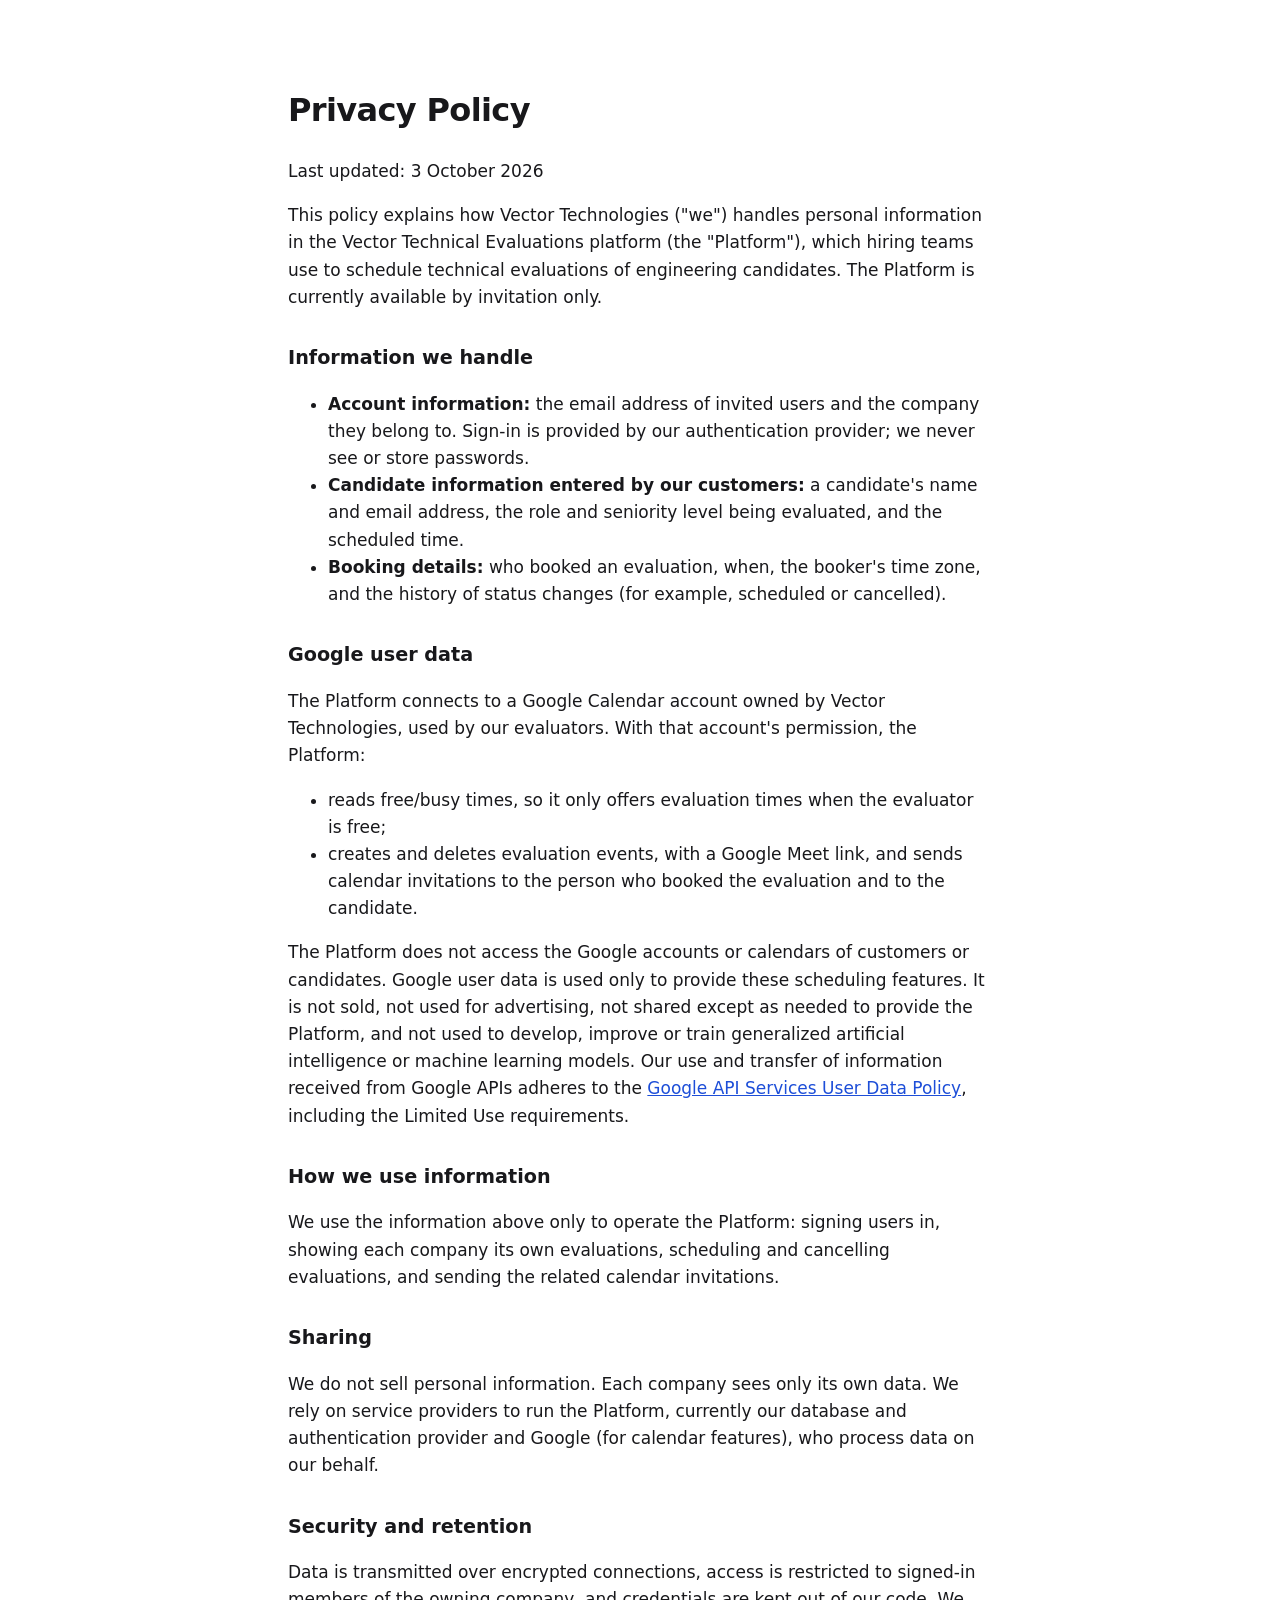
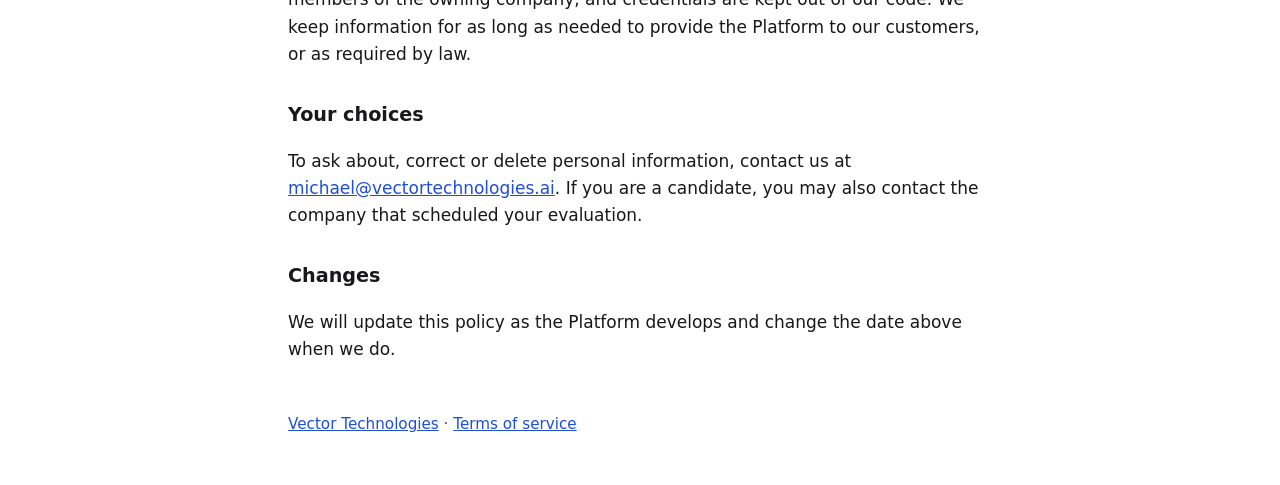
==== privacy/index.html @ 82f60bd5 "feat: add home, privacy policy and terms pages for vectortechnologies.ai Required by Google's OAuth " ====
<!doctype html>
<html lang="en">
  <head>
    <meta charset="utf-8" />
    <meta name="viewport" content="width=device-width, initial-scale=1" />
    <title>Privacy Policy · Vector Technologies</title>
    <link rel="stylesheet" href="/style.css" />
  </head>
  <body>
    <main>
      <h1>Privacy Policy</h1>
      <p>Last updated: 3 October 2026</p>

      <p>
        This policy explains how Vector Technologies ("we") handles personal information in the
        Vector Technical Evaluations platform (the "Platform"), which hiring teams use to
        schedule technical evaluations of engineering candidates. The Platform is currently
        available by invitation only.
      </p>

      <h2>Information we handle</h2>
      <ul>
        <li>
          <strong>Account information:</strong> the email address of invited users and the
          company they belong to. Sign-in is provided by our authentication provider; we never
          see or store passwords.
        </li>
        <li>
          <strong>Candidate information entered by our customers:</strong> a candidate's name and
          email address, the role and seniority level being evaluated, and the scheduled time.
        </li>
        <li>
          <strong>Booking details:</strong> who booked an evaluation, when, the booker's time zone,
          and the history of status changes (for example, scheduled or cancelled).
        </li>
      </ul>

      <h2>Google user data</h2>
      <p>
        The Platform connects to a Google Calendar account owned by Vector Technologies, used by
        our evaluators. With that account's permission, the Platform:
      </p>
      <ul>
        <li>reads free/busy times, so it only offers evaluation times when the evaluator is free;</li>
        <li>
          creates and deletes evaluation events, with a Google Meet link, and sends calendar
          invitations to the person who booked the evaluation and to the candidate.
        </li>
      </ul>
      <p>
        The Platform does not access the Google accounts or calendars of customers or
        candidates. Google user data is used only to provide these scheduling features. It is
        not sold, not used for advertising, not shared except as needed to provide the
        Platform, and not used to develop, improve or train generalized artificial intelligence
        or machine learning models. Our use and transfer of information received from Google
        APIs adheres to the
        <a href="https://developers.google.com/terms/api-services-user-data-policy"
          >Google API Services User Data Policy</a
        >, including the Limited Use requirements.
      </p>

      <h2>How we use information</h2>
      <p>
        We use the information above only to operate the Platform: signing users in, showing each
        company its own evaluations, scheduling and cancelling evaluations, and sending the
        related calendar invitations.
      </p>

      <h2>Sharing</h2>
      <p>
        We do not sell personal information. Each company sees only its own data. We rely on
        service providers to run the Platform, currently our database and authentication
        provider and Google (for calendar features), who process data on our behalf.
      </p>

      <h2>Security and retention</h2>
      <p>
        Data is transmitted over encrypted connections, access is restricted to signed-in members
        of the owning company, and credentials are kept out of our code. We keep information for
        as long as needed to provide the Platform to our customers, or as required by law.
      </p>

      <h2>Your choices</h2>
      <p>
        To ask about, correct or delete personal information, contact us at
        <a href="mailto:michael@vectortechnologies.ai">michael@vectortechnologies.ai</a>. If you are a candidate, you may also
        contact the company that scheduled your evaluation.
      </p>

      <h2>Changes</h2>
      <p>
        We will update this policy as the Platform develops and change the date above when we do.
      </p>
    </main>
    <footer><a href="/">Vector Technologies</a> · <a href="/terms/">Terms of service</a></footer>
  </body>
</html>
---- style.css ----
:root {
  color-scheme: light dark;
  --text: #18181b;
  --muted: #52525b;
  --background: #ffffff;
  --link: #1d4ed8;
}
@media (prefers-color-scheme: dark) {
  :root {
    --text: #f4f4f5;
    --muted: #a1a1aa;
    --background: #0a0a0a;
    --link: #93c5fd;
  }
}
body {
  margin: 0;
  background: var(--background);
  color: var(--text);
  font: 17px/1.6 system-ui, -apple-system, "Segoe UI", Roboto, sans-serif;
}
main,
footer {
  max-width: 44rem;
  margin: 0 auto;
  padding: 0 16px;
}
main {
  padding-top: 4rem;
  padding-bottom: 2rem;
}
h1 {
  font-size: 2rem;
  letter-spacing: -0.02em;
}
h2 {
  margin-top: 2rem;
  font-size: 1.2rem;
}
.lead {
  font-size: 1.2rem;
  color: var(--muted);
}
a {
  color: var(--link);
}
footer {
  padding-bottom: 3rem;
  color: var(--muted);
  font-size: 0.95rem;
}
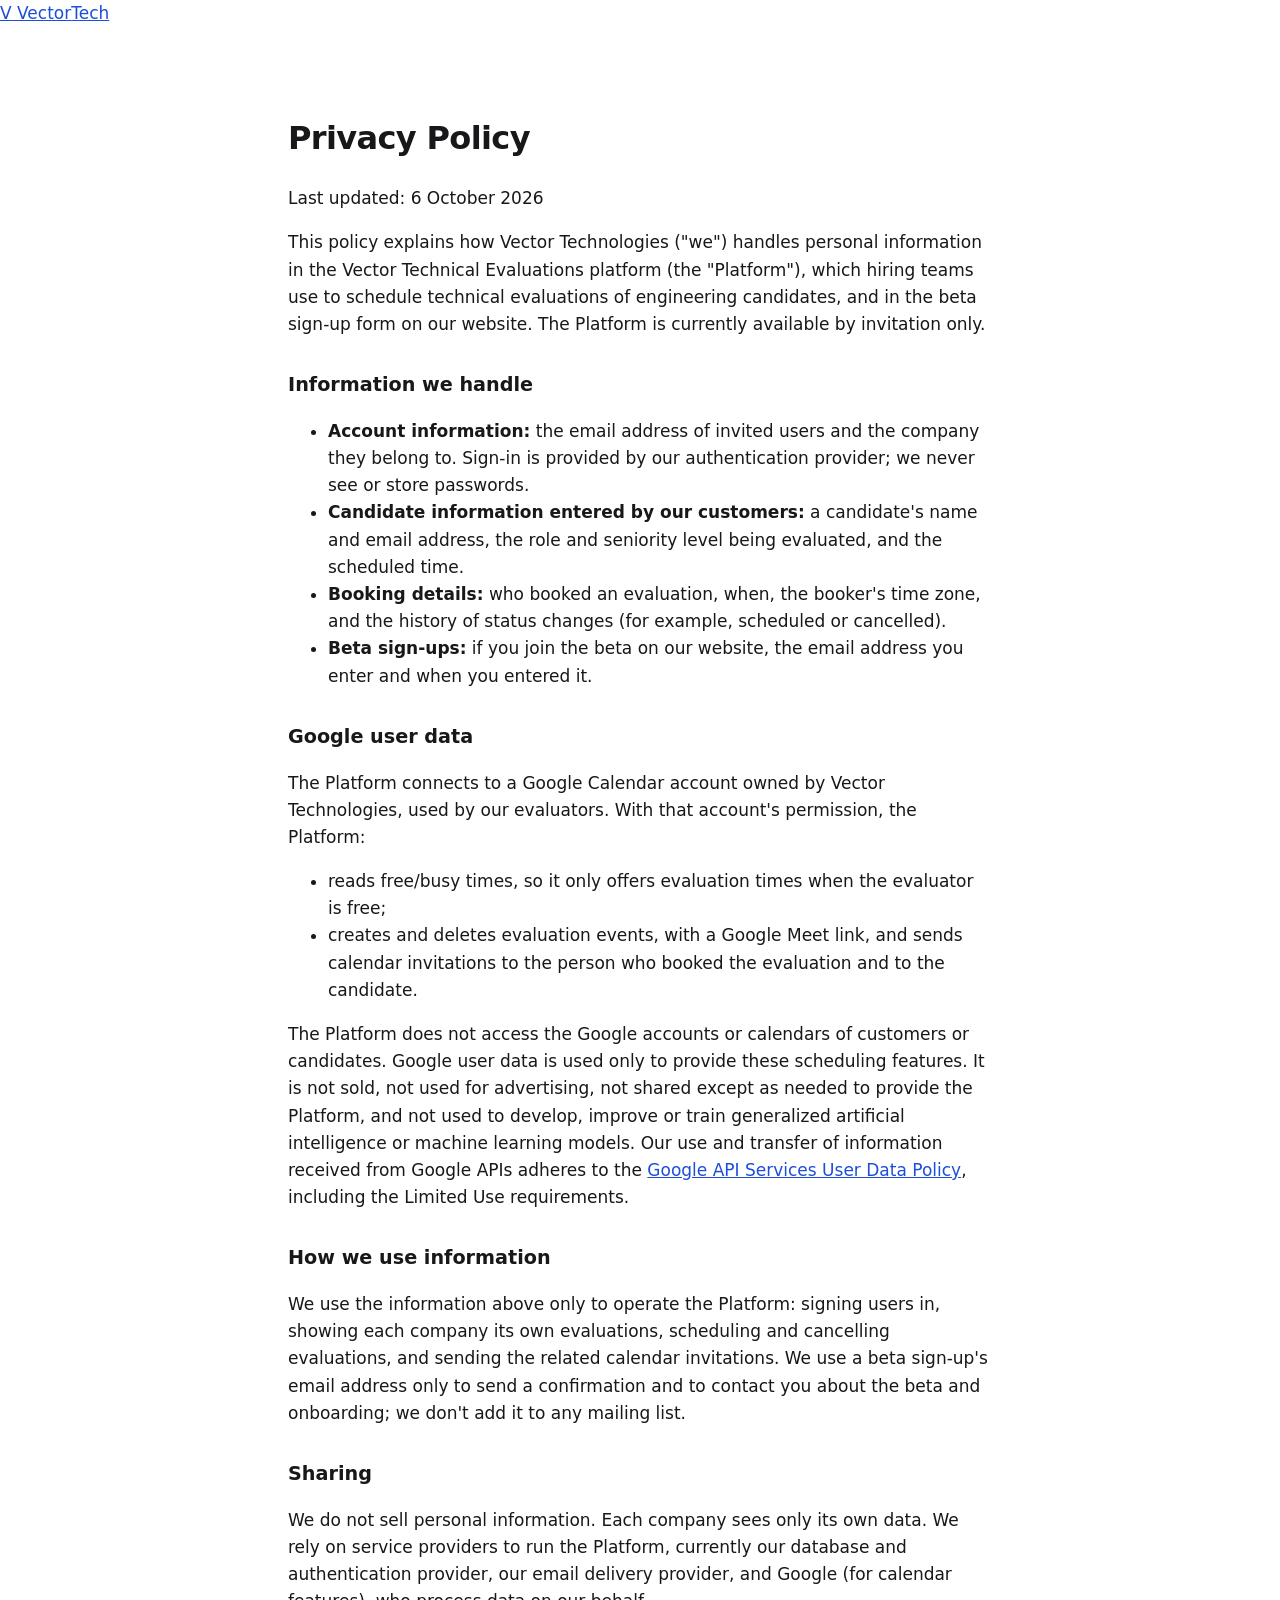
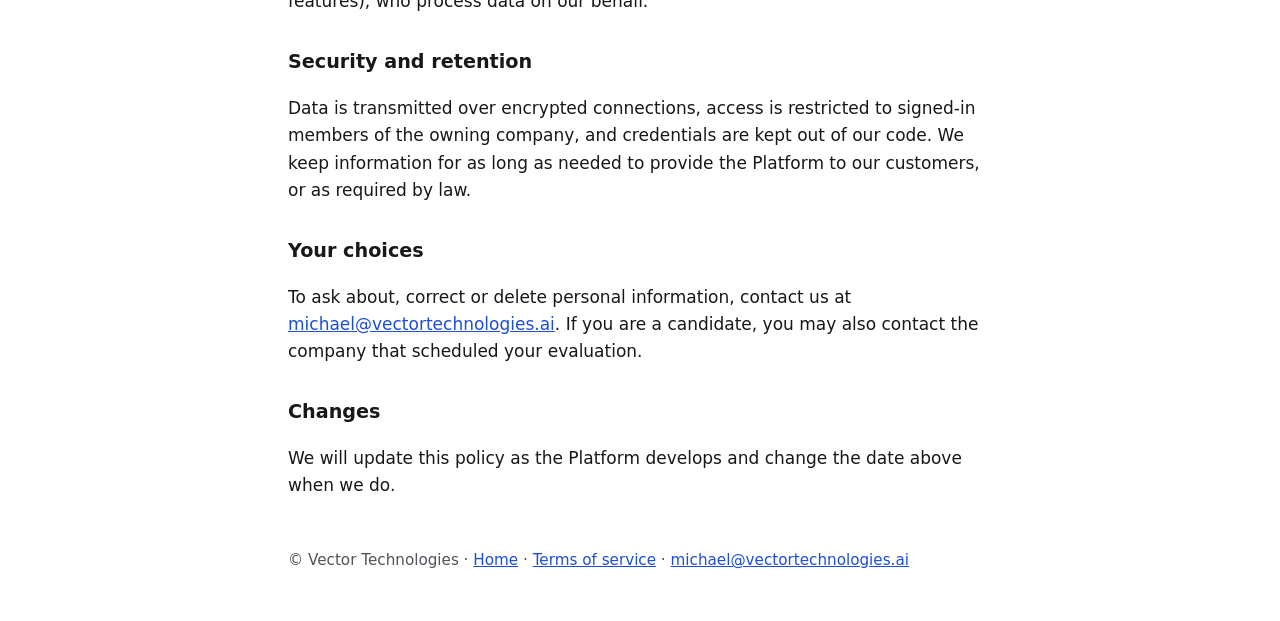
==== commit 052cfa4d: "docs(privacy): new look, and say what beta sign-ups collect The site now collects email addresses fo" ====
--- a/privacy/index.html
+++ b/privacy/index.html
@@ -4,18 +4,33 @@
     <meta charset="utf-8" />
     <meta name="viewport" content="width=device-width, initial-scale=1" />
     <title>Privacy Policy · Vector Technologies</title>
+    <link rel="preconnect" href="https://fonts.googleapis.com" />
+    <link rel="preconnect" href="https://fonts.gstatic.com" crossorigin />
+    <link
+      rel="stylesheet"
+      href="https://fonts.googleapis.com/css2?family=Inter:wght@400;500;600;700&family=Space+Grotesk:wght@500;700&display=swap"
+    />
     <link rel="stylesheet" href="/style.css" />
   </head>
   <body>
-    <main>
+    <!-- Linked from Google's OAuth consent screen (Cloud project vector-evals): keep this URL. -->
+    <header class="site-header">
+      <div class="wrap header-row">
+        <a class="logo" href="/" aria-label="VectorTech home">
+          <span class="logo-mark" aria-hidden="true"><span>V</span></span>
+          <span class="logo-word">Vector<span class="logo-tech">Tech</span></span>
+        </a>
+      </div>
+    </header>
+    <main class="wrap narrow page">
       <h1>Privacy Policy</h1>
-      <p>Last updated: 3 October 2026</p>
+      <p class="updated">Last updated: 6 October 2026</p>
 
       <p>
         This policy explains how Vector Technologies ("we") handles personal information in the
         Vector Technical Evaluations platform (the "Platform"), which hiring teams use to
-        schedule technical evaluations of engineering candidates. The Platform is currently
-        available by invitation only.
+        schedule technical evaluations of engineering candidates, and in the beta sign-up form
+        on our website. The Platform is currently available by invitation only.
       </p>
 
       <h2>Information we handle</h2>
@@ -32,6 +47,10 @@
         <li>
           <strong>Booking details:</strong> who booked an evaluation, when, the booker's time zone,
           and the history of status changes (for example, scheduled or cancelled).
+        </li>
+        <li>
+          <strong>Beta sign-ups:</strong> if you join the beta on our website, the email address
+          you enter and when you entered it.
         </li>
       </ul>
 
@@ -63,14 +82,17 @@
       <p>
         We use the information above only to operate the Platform: signing users in, showing each
         company its own evaluations, scheduling and cancelling evaluations, and sending the
-        related calendar invitations.
+        related calendar invitations. We use a beta sign-up's email address only to send a
+        confirmation and to contact you about the beta and onboarding; we don't add it to any
+        mailing list.
       </p>
 
       <h2>Sharing</h2>
       <p>
         We do not sell personal information. Each company sees only its own data. We rely on
         service providers to run the Platform, currently our database and authentication
-        provider and Google (for calendar features), who process data on our behalf.
+        provider, our email delivery provider, and Google (for calendar features), who process
+        data on our behalf.
       </p>
 
       <h2>Security and retention</h2>
@@ -92,6 +114,11 @@
         We will update this policy as the Platform develops and change the date above when we do.
       </p>
     </main>
-    <footer><a href="/">Vector Technologies</a> · <a href="/terms/">Terms of service</a></footer>
+    <footer class="site-footer">
+      <div class="wrap narrow">
+        © Vector Technologies · <a href="/">Home</a> · <a href="/terms/">Terms of service</a> ·
+        <a href="mailto:michael@vectortechnologies.ai">michael@vectortechnologies.ai</a>
+      </div>
+    </footer>
   </body>
 </html>
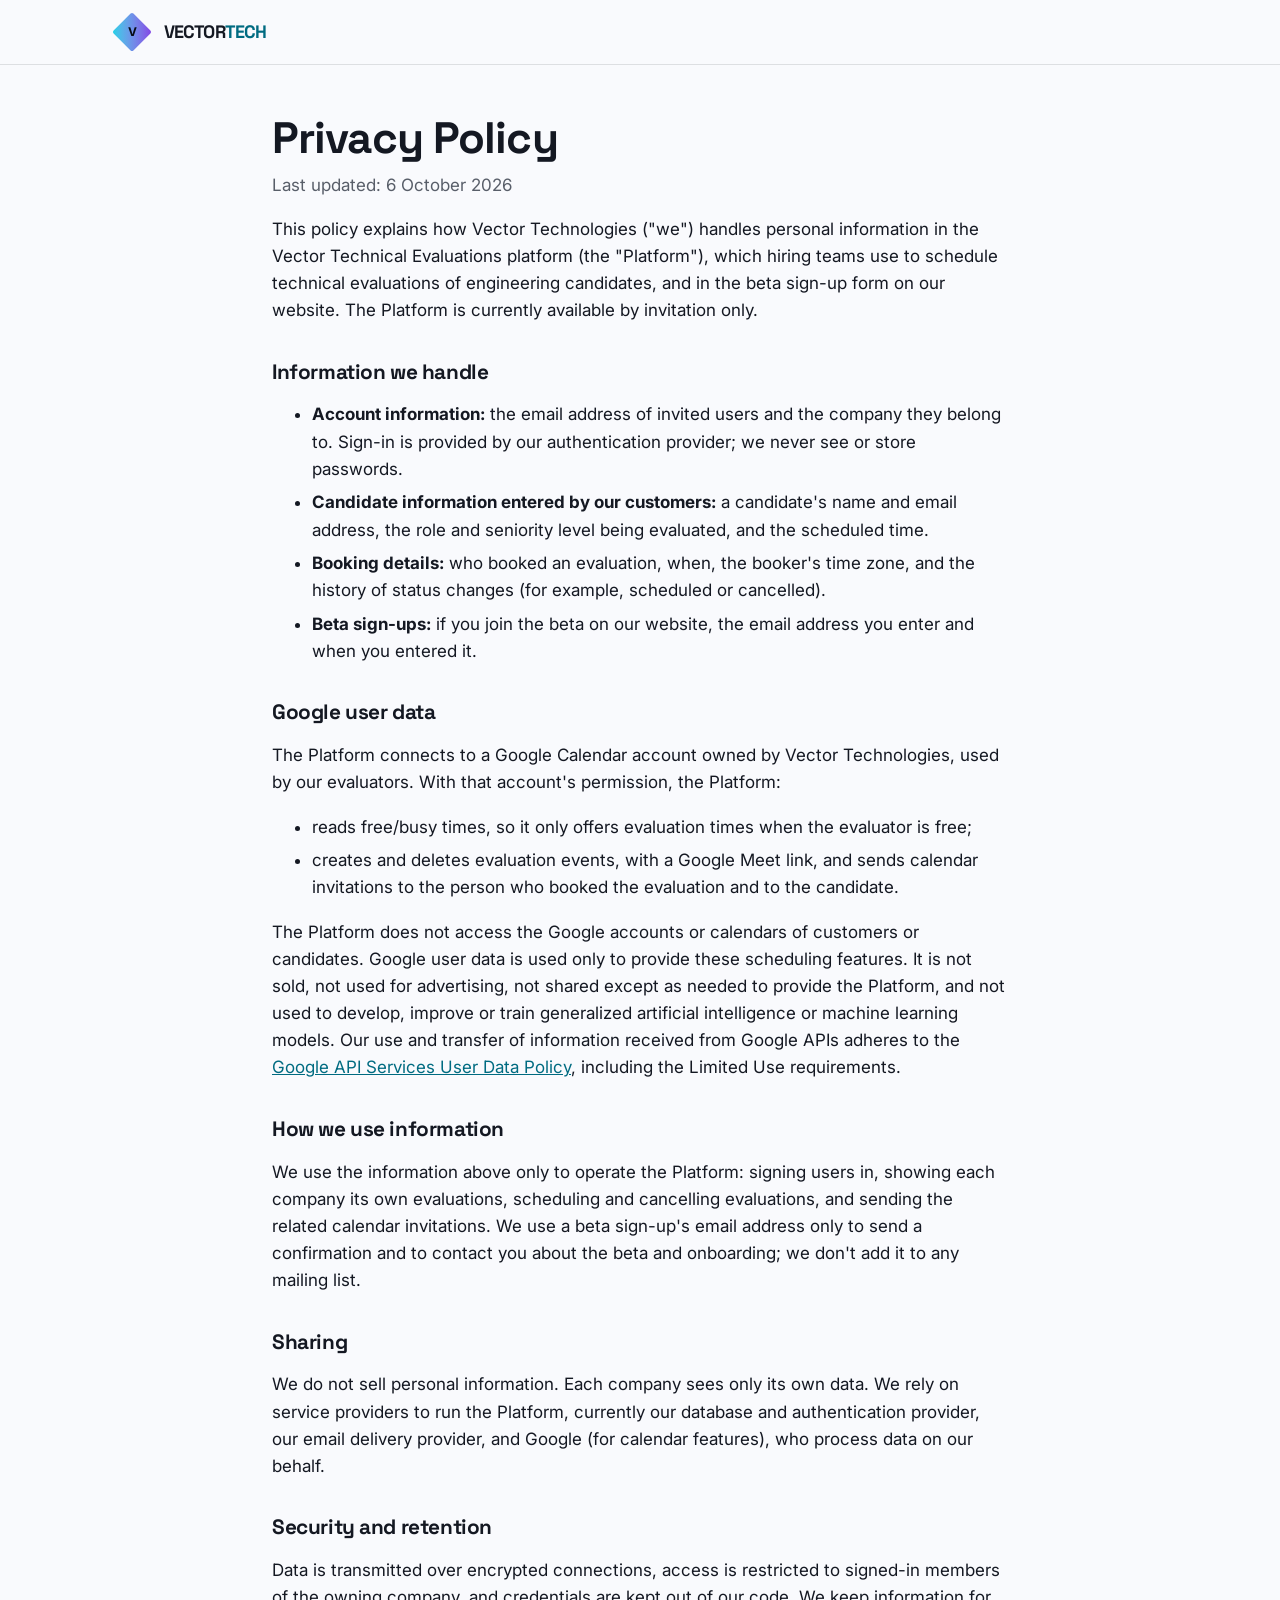
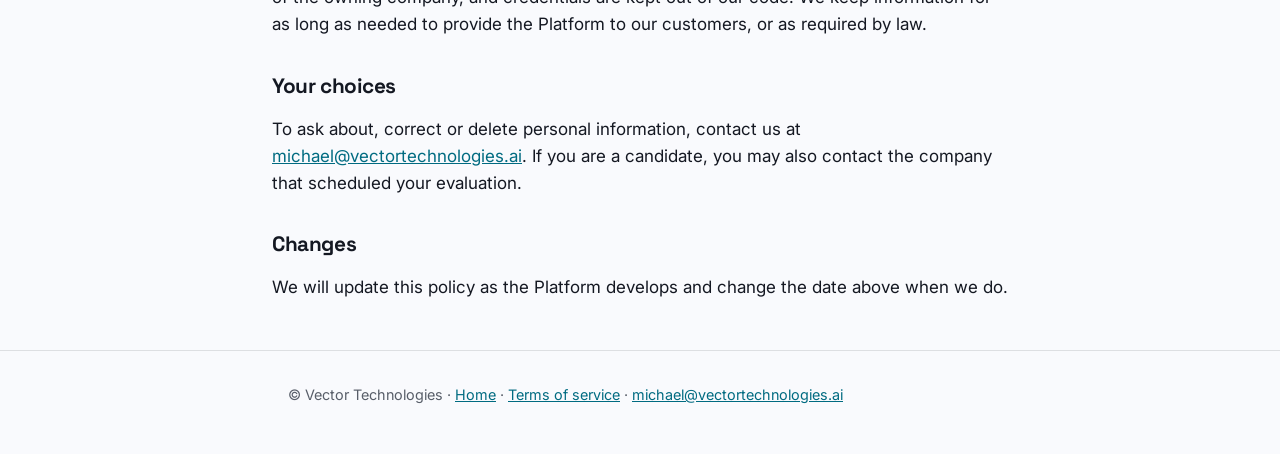
==== commit 04b81636: "fix: make browsers fetch a changed stylesheet straight away GitHub Pages lets browsers keep style.cs" ====
--- a/privacy/index.html
+++ b/privacy/index.html
@@ -10,7 +10,8 @@
       rel="stylesheet"
       href="https://fonts.googleapis.com/css2?family=Inter:wght@400;500;600;700&family=Space+Grotesk:wght@500;700&display=swap"
     />
-    <link rel="stylesheet" href="/style.css" />
+    <!-- ?v= forces browsers to fetch a changed style.css; see README "Changing style.css". -->
+    <link rel="stylesheet" href="/style.css?v=2026-10-06" />
   </head>
   <body>
     <!-- Linked from Google's OAuth consent screen (Cloud project vector-evals): keep this URL. -->
--- a/style.css
+++ b/style.css
@@ -1,51 +1,527 @@
+/*
+ * Site styles: the evaluations app's M18 design system, as plain CSS (no build step).
+ *
+ * Colours are copied from the app's tokens (repo Vector-technologies-technical-
+ * evaluations-platform, src/app/globals.css), where a test checks their contrast in both
+ * modes. Change a colour there first, then copy it here, so the site and the app match.
+ * Light/dark follows the device setting (no switch), like the app.
+ * Fonts: Inter (text) and Space Grotesk (headings, logo), loaded from Google Fonts by
+ * each page.
+ * NOTE: tints use color-mix(), which every current browser supports; an older browser
+ *   just shows the plain background.
+ */
 :root {
-  color-scheme: light dark;
-  --text: #18181b;
-  --muted: #52525b;
-  --background: #ffffff;
-  --link: #1d4ed8;
-}
+  color-scheme: light;
+  --background: oklch(98.5% 0.004 265);
+  --surface: oklch(100% 0 0);
+  --foreground: oklch(21% 0.02 265);
+  --muted-foreground: oklch(48% 0.02 265);
+  --border: oklch(21% 0.02 265 / 0.12);
+  --input: oklch(62% 0.02 265);
+  --primary: oklch(79% 0.135 208);
+  --primary-foreground: oklch(14.5% 0.02 265);
+  --secondary: oklch(55% 0.23 296);
+  --link: oklch(48% 0.1 215);
+  --ring: oklch(48% 0.1 215);
+  --danger: oklch(52% 0.2 27);
+  --success-bg: oklch(95% 0.04 155);
+  --success-fg: oklch(38% 0.09 155);
+  --danger-bg: oklch(95% 0.03 25);
+  --danger-fg: oklch(42% 0.15 27);
+  --neutral-bg: oklch(93% 0.008 265);
+  --font-sans: "Inter", ui-sans-serif, system-ui, sans-serif;
+  --font-display: "Space Grotesk", "Inter", sans-serif;
+}
+
 @media (prefers-color-scheme: dark) {
   :root {
-    --text: #f4f4f5;
-    --muted: #a1a1aa;
-    --background: #0a0a0a;
-    --link: #93c5fd;
+    color-scheme: dark;
+    --background: oklch(14.5% 0.02 265);
+    --surface: oklch(21% 0.02 265);
+    --foreground: oklch(86.9% 0.015 265);
+    --muted-foreground: oklch(66% 0.02 265);
+    --border: oklch(100% 0 0 / 0.1);
+    --input: oklch(52% 0.02 265);
+    --link: oklch(79% 0.135 208);
+    --ring: oklch(79% 0.135 208);
+    --danger: oklch(70% 0.19 25);
+    --success-bg: oklch(26% 0.05 155);
+    --success-fg: oklch(85% 0.12 155);
+    --danger-bg: oklch(26% 0.07 25);
+    --danger-fg: oklch(85% 0.09 25);
+    --neutral-bg: oklch(28% 0.02 265);
   }
 }
+
+*,
+*::before,
+*::after {
+  box-sizing: border-box;
+}
+
 body {
   margin: 0;
   background: var(--background);
-  color: var(--text);
-  font: 17px/1.6 system-ui, -apple-system, "Segoe UI", Roboto, sans-serif;
-}
-main,
-footer {
-  max-width: 44rem;
+  color: var(--foreground);
+  font: 400 17px/1.6 var(--font-sans);
+  -webkit-font-smoothing: antialiased;
+}
+
+a {
+  color: var(--link);
+}
+
+:focus-visible {
+  outline: 2px solid var(--ring);
+  outline-offset: 2px;
+}
+
+h1,
+h2,
+h3 {
+  font-family: var(--font-display);
+  line-height: 1.15;
+  letter-spacing: -0.02em;
+}
+
+h2 {
+  margin: 0 0 1.25rem;
+  font-size: clamp(1.5rem, 1.2rem + 1.2vw, 2rem);
+}
+
+h3 {
+  margin: 0 0 0.4rem;
+  font-size: 1.15rem;
+}
+
+/* --- Layout -------------------------------------------------------------------- */
+
+.wrap {
+  max-width: 68rem;
   margin: 0 auto;
   padding: 0 16px;
 }
-main {
-  padding-top: 4rem;
-  padding-bottom: 2rem;
-}
-h1 {
-  font-size: 2rem;
-  letter-spacing: -0.02em;
-}
-h2 {
-  margin-top: 2rem;
-  font-size: 1.2rem;
-}
+
+.wrap.narrow {
+  max-width: 46rem;
+}
+
+.section {
+  padding: 3.5rem 0;
+}
+
+/* --- Header and logo (matches the app's Logo, without "Evaluations") -------------- */
+
+.site-header {
+  border-bottom: 1px solid var(--border);
+}
+
+.header-row {
+  display: flex;
+  align-items: center;
+  justify-content: space-between;
+  gap: 1rem;
+  min-height: 4rem;
+}
+
+.logo {
+  display: inline-flex;
+  align-items: center;
+  gap: 0.75rem;
+  color: var(--foreground);
+  text-decoration: none;
+}
+
+/* A rotated square's corners reach ~20% past its box; the margin keeps them inside. */
+.logo-mark {
+  display: grid;
+  place-items: center;
+  width: 1.75rem;
+  height: 1.75rem;
+  margin: 0 0.375rem;
+  border-radius: 2px;
+  background: linear-gradient(to top right, var(--primary), var(--secondary));
+  transform: rotate(45deg);
+}
+
+.logo-mark span {
+  transform: rotate(-45deg);
+  color: var(--primary-foreground);
+  font-size: 0.75rem;
+  font-weight: 700;
+}
+
+.logo-word {
+  font-family: var(--font-display);
+  font-size: 1.125rem;
+  font-weight: 700;
+  text-transform: uppercase;
+  letter-spacing: -0.05em;
+}
+
+/* Brand cyan in dark mode, darker cyan in light (bright cyan on white is unreadable). */
+.logo-tech {
+  color: var(--link);
+}
+
+/* --- Buttons (matches the app's Button) ----------------------------------------- */
+
+.button {
+  display: inline-flex;
+  align-items: center;
+  justify-content: center;
+  gap: 0.5rem;
+  padding: 0.5rem 1rem;
+  border: 1px solid transparent;
+  border-radius: 2px;
+  font: 600 0.875rem/1.4 var(--font-sans);
+  text-decoration: none;
+  white-space: nowrap;
+  cursor: pointer;
+  transition:
+    background-color 0.15s,
+    opacity 0.15s;
+}
+
+.button:disabled {
+  cursor: not-allowed;
+  opacity: 0.6;
+}
+
+.button-primary {
+  background: var(--primary);
+  color: var(--primary-foreground);
+}
+
+.button-primary:hover:not(:disabled) {
+  background: color-mix(in oklch, var(--primary) 85%, transparent);
+}
+
+.button-secondary {
+  border-color: var(--input);
+  background: var(--surface);
+  color: var(--foreground);
+}
+
+.button-secondary:hover {
+  background: var(--neutral-bg);
+}
+
+/* --- Hero ------------------------------------------------------------------------ */
+
+.hero {
+  padding: 4.5rem 0 3.5rem;
+  background:
+    radial-gradient(
+      60rem 22rem at 15% 0%,
+      color-mix(in oklch, var(--primary) 14%, transparent),
+      transparent 70%
+    ),
+    radial-gradient(
+      40rem 20rem at 90% 10%,
+      color-mix(in oklch, var(--secondary) 12%, transparent),
+      transparent 70%
+    );
+}
+
+.hero h1 {
+  max-width: 18ch;
+  margin: 0 0 1rem;
+  font-size: clamp(2.25rem, 1.4rem + 4vw, 3.75rem);
+}
+
 .lead {
-  font-size: 1.2rem;
-  color: var(--muted);
-}
-a {
+  max-width: 40rem;
+  margin: 0 0 2rem;
+  color: var(--muted-foreground);
+  font-size: clamp(1.05rem, 1rem + 0.4vw, 1.25rem);
+}
+
+/* --- Sign-up form ------------------------------------------------------------------ */
+
+.signup {
+  max-width: 34rem;
+}
+
+.signup-label {
+  display: block;
+  margin-bottom: 0.35rem;
+  font-size: 0.875rem;
+  font-weight: 500;
+}
+
+.signup-controls {
+  display: flex;
+  gap: 0.5rem;
+}
+
+.signup input[type="email"] {
+  flex: 1;
+  min-width: 0;
+  padding: 0.5rem 0.75rem;
+  border: 1px solid var(--input);
+  border-radius: 2px;
+  background: var(--surface);
+  color: var(--foreground);
+  font: 400 1rem/1.4 var(--font-sans);
+}
+
+.signup input[type="email"]::placeholder {
+  color: var(--muted-foreground);
+}
+
+.signup input[aria-invalid="true"] {
+  border-color: var(--danger);
+}
+
+.signup-note {
+  margin: 0.5rem 0 0;
+  color: var(--muted-foreground);
+  font-size: 0.875rem;
+}
+
+/* Always present (even empty) so screen readers announce text when it appears. */
+.signup-status {
+  margin: 0.75rem 0 0;
+  font-size: 0.95rem;
+}
+
+.signup-status:empty {
+  margin: 0;
+}
+
+.signup-status.is-success,
+.signup-status.is-problem {
+  padding: 0.75rem 1rem;
+  border-radius: 2px;
+}
+
+.signup-status.is-success {
+  background: var(--success-bg);
+  color: var(--success-fg);
+}
+
+.signup-status.is-problem {
+  background: var(--danger-bg);
+  color: var(--danger-fg);
+}
+
+/* Honeypot: out of sight and out of reach for people; bots still find and fill it. */
+.hp {
+  position: absolute;
+  left: -10000px;
+  width: 1px;
+  height: 1px;
+  overflow: hidden;
+}
+
+@media (max-width: 30rem) {
+  .signup-controls {
+    flex-direction: column;
+  }
+}
+
+/* --- Numbers ------------------------------------------------------------------- */
+
+.numbers {
+  padding: 2.5rem 0;
+  border-block: 1px solid var(--border);
+  background: var(--surface);
+}
+
+.stats {
+  display: grid;
+  grid-template-columns: repeat(4, minmax(0, 1fr));
+  gap: 1.5rem;
+  margin: 0;
+  padding: 0;
+  list-style: none;
+}
+
+.stats strong {
+  display: block;
   color: var(--link);
-}
-footer {
-  padding-bottom: 3rem;
-  color: var(--muted);
+  font-family: var(--font-display);
+  font-size: clamp(1.75rem, 1.4rem + 1.5vw, 2.5rem);
+  line-height: 1.1;
+}
+
+.stats span {
+  display: block;
+  margin-top: 0.4rem;
+  color: var(--muted-foreground);
   font-size: 0.95rem;
 }
+
+.stats b {
+  color: var(--foreground);
+}
+
+.stats sup a {
+  text-decoration: none;
+}
+
+.small-print {
+  margin: 1.5rem 0 0;
+  color: var(--muted-foreground);
+  font-size: 0.8rem;
+}
+
+.small-print span {
+  display: block;
+  margin-top: 0.25rem;
+}
+
+@media (max-width: 52rem) {
+  .stats {
+    grid-template-columns: repeat(2, minmax(0, 1fr));
+  }
+}
+
+/* --- Cards, tags, statement, FAQ ---------------------------------------------------- */
+
+.cards {
+  display: grid;
+  grid-template-columns: repeat(3, minmax(0, 1fr));
+  gap: 1rem;
+  margin: 0;
+  padding: 0;
+  list-style: none;
+}
+
+.card {
+  padding: 1.5rem;
+  border: 1px solid var(--border);
+  border-radius: 2px;
+  background: var(--surface);
+}
+
+.card p {
+  margin: 0;
+  color: var(--muted-foreground);
+}
+
+.card .quote {
+  color: var(--foreground);
+  font-size: 1.05rem;
+}
+
+.steps {
+  counter-reset: step;
+}
+
+.steps .card::before {
+  counter-increment: step;
+  content: counter(step);
+  display: grid;
+  place-items: center;
+  width: 2rem;
+  height: 2rem;
+  margin-bottom: 0.9rem;
+  border-radius: 2px;
+  background: var(--primary);
+  color: var(--primary-foreground);
+  font: 700 0.95rem/1 var(--font-display);
+}
+
+@media (max-width: 52rem) {
+  .cards {
+    grid-template-columns: minmax(0, 1fr);
+  }
+}
+
+.tags {
+  display: flex;
+  flex-wrap: wrap;
+  gap: 0.5rem;
+  margin: 0;
+  padding: 0;
+  list-style: none;
+}
+
+.tags li {
+  padding: 0.35rem 0.8rem;
+  border: 1px solid var(--border);
+  border-radius: 2px;
+  background: var(--surface);
+  font-size: 0.95rem;
+}
+
+.statement {
+  margin: 0;
+  padding-left: 1.25rem;
+  border-left: 3px solid var(--secondary);
+  font-size: 1.15rem;
+  font-style: italic;
+}
+
+.faq {
+  margin: 0;
+}
+
+.faq dt {
+  margin-top: 1.25rem;
+  font-weight: 600;
+}
+
+.faq dt:first-child {
+  margin-top: 0;
+}
+
+.faq dd {
+  margin: 0.25rem 0 0;
+  color: var(--muted-foreground);
+}
+
+.final-card {
+  padding: 2rem;
+  border: 1px solid var(--border);
+  border-radius: 2px;
+  background:
+    linear-gradient(
+      to top right,
+      color-mix(in oklch, var(--primary) 10%, transparent),
+      color-mix(in oklch, var(--secondary) 10%, transparent)
+    ),
+    var(--surface);
+}
+
+@media (max-width: 30rem) {
+  .final-card {
+    padding: 1.25rem;
+  }
+}
+
+/* --- Footer --------------------------------------------------------------------- */
+
+.site-footer {
+  padding: 2rem 0 3rem;
+  border-top: 1px solid var(--border);
+  color: var(--muted-foreground);
+  font-size: 0.9rem;
+}
+
+/* --- Policy pages (/privacy/, /terms/) -------------------------------------------- */
+
+.page {
+  padding: 3rem 0 2rem;
+}
+
+.page h1 {
+  margin: 0 0 0.5rem;
+  font-size: clamp(2rem, 1.6rem + 2vw, 2.75rem);
+}
+
+.page h2 {
+  margin: 2.25rem 0 0.5rem;
+  font-size: 1.3rem;
+}
+
+.page .updated {
+  margin-top: 0;
+  color: var(--muted-foreground);
+}
+
+.page li {
+  margin-bottom: 0.4rem;
+}
